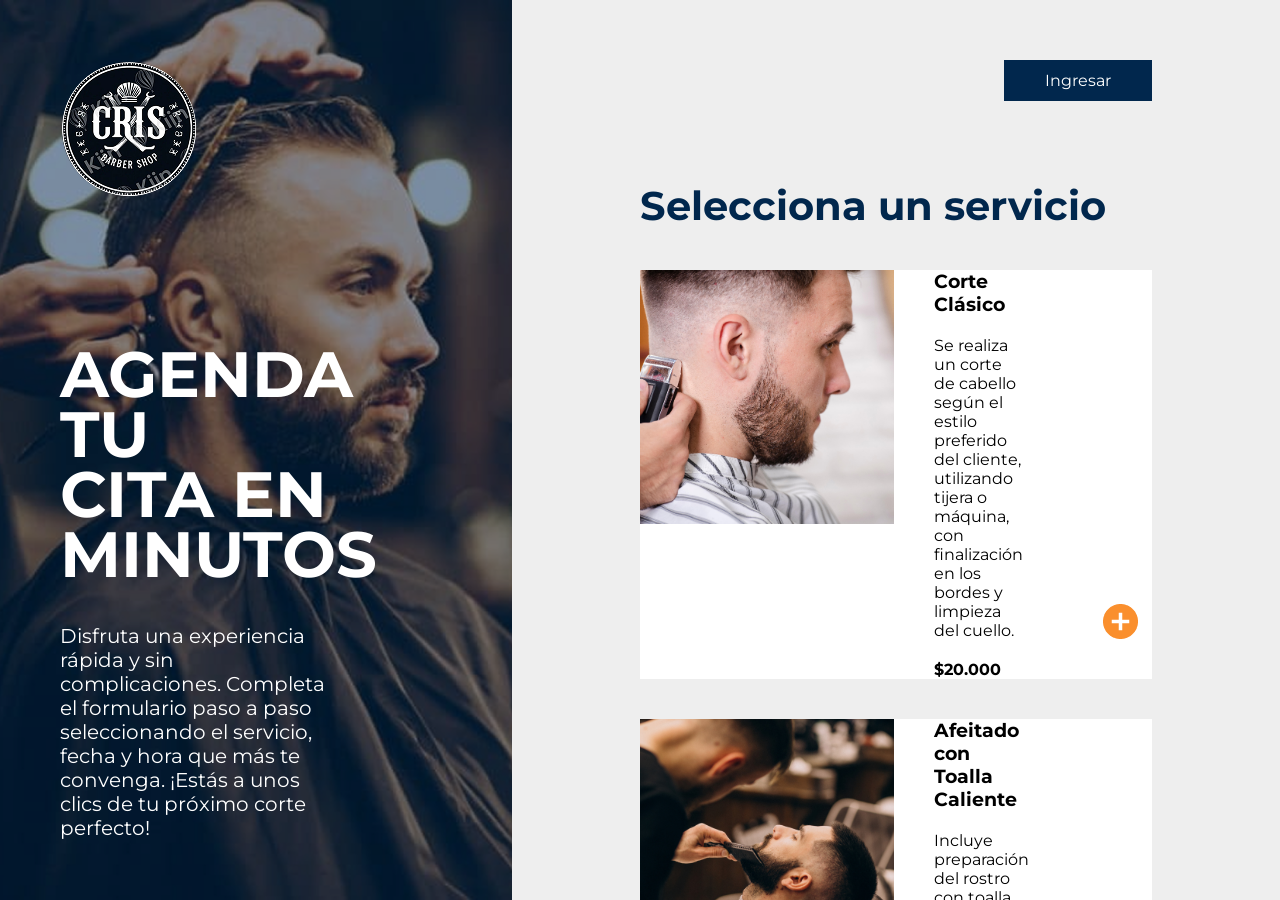
==== index.html @ 3e9c6b7a "Subida de archivos primera" ====
<!DOCTYPE html>
<html lang="es">

<head>
    <meta charset="UTF-8">
    <meta name="viewport" content="width=device-width, initial-scale=1.0">
    <title>Proyecto - Barberia</title>
    <link rel="stylesheet" href="css/style.css">
</head>

<body>
    <div class="principal">
        <div class="info">
            <div class="logo">
                <img src="img/logo.png" alt="Logo">
            </div>
            <div class="textos">
                <h1>AGENDA TU<br>CITA EN MINUTOS</h1>
                <p>Disfruta una experiencia rápida y sin complicaciones. Completa el formulario paso a paso
                    seleccionando el servicio, fecha y hora que más te convenga. ¡Estás a unos clics de tu próximo corte
                    perfecto!</p>
            </div>
        </div>
        <div class="cont-formulario">
            <div class="header">
                <a href="#">Ingresar</a>
            </div>
            <div class="formulario">
                <!-- Paso 1: Selección de servicio -->
                <section id="paso1" class="paso-formulario">
                    <h2>Selecciona un servicio</h2>
                    <div class="servicios">
                        <div class="servicio">
                            <div class="foto">
                                <img src="img/corte.PNG" alt="">
                            </div>
                            <div class="info-servicio">
                                <h3>Corte Clásico</h3>
                                <p>Se realiza un corte de cabello según el estilo preferido del cliente, utilizando
                                    tijera o máquina, con finalización en los bordes y limpieza del cuello.</p>
                                <h4>$20.000</h4>
                            </div>
                            <div class="icono">
                                <button class="seleccionar-servicio" data-servicio="Corte Clásico"><img
                                        src="img/icono-plus.png" alt=""></button>
                            </div>
                        </div>
                        <div class="servicio">
                            <div class="foto">
                                <img src="img/afeitado.jpg" alt="">
                            </div>
                            <div class="info-servicio">
                                <h3>Afeitado con Toalla Caliente</h3>
                                <p>Incluye preparación del rostro con toalla caliente, aplicación de crema de afeitar,
                                    afeitado con navaja y finalización con loción calmante.</p>
                                <h4>$15.000</h4>
                            </div>
                            <div class="icono">
                                <button class="seleccionar-servicio" data-servicio="Afeitado"><img
                                        src="img/icono-plus.png" alt=""></button>
                            </div>
                        </div>
                        <div class="servicio">
                            <div class="foto">
                                <img src="img/barba.jpg" alt="">
                            </div>
                            <div class="info-servicio">
                                <h3>Corte + Barba</h3>
                                <p>Combina corte de cabello con definición y perfilado de barba, utilizando máquina y
                                    navaja para lograr un acabado preciso y limpio.</p>
                                <h4>$30.000</h4>
                            </div>
                            <div class="icono">
                                <button class="seleccionar-servicio" data-servicio="Barba"><img src="img/icono-plus.png"
                                        alt=""></button>
                            </div>
                        </div>
                    </div>
                </section>
                <section id="paso2" class="paso-formulario">
                    <h2>Detalles de tu cita</h2>
                    <div class="campos">
                        <form id="form-datos">
                            <input type="hidden" id="servicioSeleccionado">
                            <div class="grupo">
                                <div class="campo">
                                    <label>Fecha:</label>
                                    <input type="date" id="fecha" required>
                                </div>
                                <div class="campo">
                                    <label>Hora:</label>
                                    <input type="time" id="hora" required>
                                </div>
                            </div>
                            <div class="grupo">
                                <div class="campo">
                                    <label>Nombre:</label>
                                    <input type="text" id="nombre" required>
                                </div>
                                <div class="campo">
                                    <label>Apellido:</label>
                                    <input type="text" id="apellido" required>
                                </div>
                            </div>
                            <div class="campo">
                                <label>Celular:</label>
                                <input type="tel" id="telefono" required>
                            </div>
                            <div class="campo">
                                <label>Correo:</label>
                                <input type="email" id="correo" required>
                            </div>
                            <div class="botones">
                                <button type="button" onclick="mostrarPaso(1)">Volver</button>
                                <button class="blue" type="submit">Agendar cita</button>
                            </div>
                        </form>
                    </div>
                </section>
                <section id="paso3" class="paso-formulario">
                    <h2>Confirma tu cita</h2>
                    <div class="resumen-cita">
                        <div class="textos">
                            <p><strong>Servicio:</strong> <span id="resumen-servicio"></span></p>
                            <p><strong>Nombre:</strong> <span id="resumen-nombre"></span></p>
                            <p><strong>Teléfono:</strong> <span id="resumen-telefono"></span></p>
                            <p><strong>Correo:</strong> <span id="resumen-correo"></span></p>
                            <p><strong>Fecha:</strong> <span id="resumen-fecha"></span></p>
                            <p><strong>Hora:</strong> <span id="resumen-hora"></span></p>
                        </div>
                        <div class="botones">
                            <button onclick="mostrarPaso(2)">Volver</button>
                            <button class="blue" onclick="enviarFormulario()">Confirmar y Enviar</button>
                        </div>
                    </div>
                </section>
                <section id="paso4" class="paso-formulario">
                    <h2>¡Cita agendada con éxito!</h2>
                    <div class="gracias">
                        <p><span id="gracias-nombre"></span>, tu cita ha sido registrada correctamente. Hemos enviado una confirmación a tu número de WhatsApp. Si deseas revisar o gestionar tu cita, haz clic en el botón de abajo para continuar.</p>
                        <a href="index.html" class="btn">Volver al inicio</a>
                    </div>
                </section>
            </div>
        </div>
    </div>
    <script src="script/script.js"></script>
</body>

</html>
---- css/style.css ----
@import url('https://fonts.googleapis.com/css2?family=Montserrat:ital,wght@0,100..900;1,100..900&display=swap');

* {
    padding: 0;
    margin: 0;
    box-sizing: border-box 
    !important;
}
body, html {
    height: 100%;
    overflow: hidden;
    font-family: "Montserrat", sans-serif;
    background: #EEEEEE;
}
button{
    cursor: pointer;
}
.principal {
    position: relative;
    display: flex;
    height: 100vh;
}
.info {
    width: 40%;
    background-image: url('../img/fondo.png');
    background-size: cover;
    background-position: center;
    background-repeat: no-repeat;
    position: fixed;
    left: 0;
    top: 0;
    bottom: 0;
    z-index: 1;
    display: flex;
    flex-direction: column;
    justify-content: space-between;
    padding: 60px;
}
.info::before {
    content: '';
    background: #01274d77;
    width: 100%;
    height: 100%;
    position: absolute;
    top: 0;
    left: 0;
}
.info .logo{
    z-index: 1;
}
.info .textos{
    z-index: 1;
    color: #fff;
    display: flex;
    flex-direction: column;
    gap: 40px;
}
.info .textos h1{
    font-size: 64px;
    line-height: 60px;
}
.info .textos p{
    font-size: 20px;
    width: 70%;
}
.cont-formulario {
    position: absolute;
    left: 40%;
    width: 60%;
    height: 100%;
    overflow-y: auto;
    padding: 60px 10%;
    display: flex;
    flex-direction: column;
    background-color: #EEEEEE;
    gap: 80px;
}
.cont-formulario .header{
    display: flex;
    justify-content: flex-end;
}
.cont-formulario .header a{
    padding: 10px 40px;
    color: #fff;
    text-decoration: none;
    background: #01274D;
    border: 1px solid #01274D;
    transition: all .3s ease;
}
.cont-formulario .header a:hover{
    border: 1px solid #01274D;
    color: #01274D;
    background: none;
}

.paso-formulario {
  display: none;
  display: flex;
}

.paso-formulario:not(.hidden) {
  display: flex;
  flex-direction: column;
    gap: 40px;
}

.hidden {
  display: none !important;
}
.formulario h2{
    font-size: 40px;
    color: #01274D;
}
.formulario .servicios{
    display: flex;
    flex-direction: column;
    gap: 40px;
}
.formulario .servicios .servicio img{
    width: 254px;
    height: 254px;
    object-fit: cover;
    display: flex;
}
.formulario .servicios .servicio{
    display: flex;
    gap: 40px;
    background: #fff;
    transition: all .3s ease;
}
.formulario .servicios .servicio:hover{
    box-shadow: 0px 5px 15px #01274d7c;
}
.formulario .servicios .servicio .info-servicio{
    display: flex;
    flex-direction: column;
    gap: 20px;
    justify-content: center;
}
.formulario .servicios .servicio .icono{
    display: flex;
    align-items: flex-end;
    padding: 40px;
}
.formulario .servicios .servicio button{
    outline: none;
    border: none;
    background: transparent;
}
.formulario .servicios .servicio .icono img{
    width: 35px;
    height: 35px;
    transition: all .3s ease;
}
.formulario .servicios .servicio .icono img:hover{
    width: 30px;
    height: 30px;
}
.formulario .campos form{
    display: flex;
    flex-direction: column;
    gap: 20px;
}
.formulario .campos .grupo{
    display: flex;
    gap: 40px;
}
.formulario .campos .campo{
    display: flex;
    flex-direction: column;
    gap: 10px;
    font-size: 20px;
    width: 100%;
}
.formulario .campos .campo input{
    padding: 15px;
    outline: none;
    border: none;
    border-bottom: 1px solid #000;
}
.formulario .campos .botones{
    display: flex;
    gap: 30px;
    justify-content: flex-end;
}
.formulario .botones button{
    padding: 10px 40px;
    outline: none;
    background: #FA8F2D;
    border: 1px solid #FA8F2D;
    font-size: 16px;
    color: #000;
    transition: all .3s ease;
    font-family: "Montserrat", sans-serif;
}
.formulario .botones button.blue{
    padding: 10px 40px;
    outline: none;
    background: #01274D;
    border: 1px solid #01274D;
    font-size: 16px;
    color: #fff;
    transition: all .3s ease;
}
.formulario .botones button:hover{
    border: 1px solid #FA8F2D;
    background: none;
}
.formulario .botones button.blue:hover{
    border: 1px solid #01274D;
    color: #01274D;
    background: none;
}
.formulario .resumen-cita{
    display: flex;
    flex-direction: column;
    gap: 40px;
    font-size: 18px;
}
.formulario .resumen-cita .textos{
    display: flex;
    flex-direction: column;
    gap: 10px;
}
.formulario .resumen-cita .botones{
    display: flex;
    flex-direction: column;
    gap: 30px;
    width: fit-content;
}
.formulario .gracias{
    font-size: 20px;
    display: flex;
    flex-direction: column;
    gap: 40px;
}
.formulario .gracias a{
    padding: 10px 40px;
    color: #fff;
    text-decoration: none;
    background: #01274D;
    width: fit-content;
    font-size: 16px;
    border: 1px solid #01274D;
    transition: all .3s ease;
}
.formulario .gracias a:hover{
    border: 1px solid #01274D;
    color: #01274D;
    background: none;
}
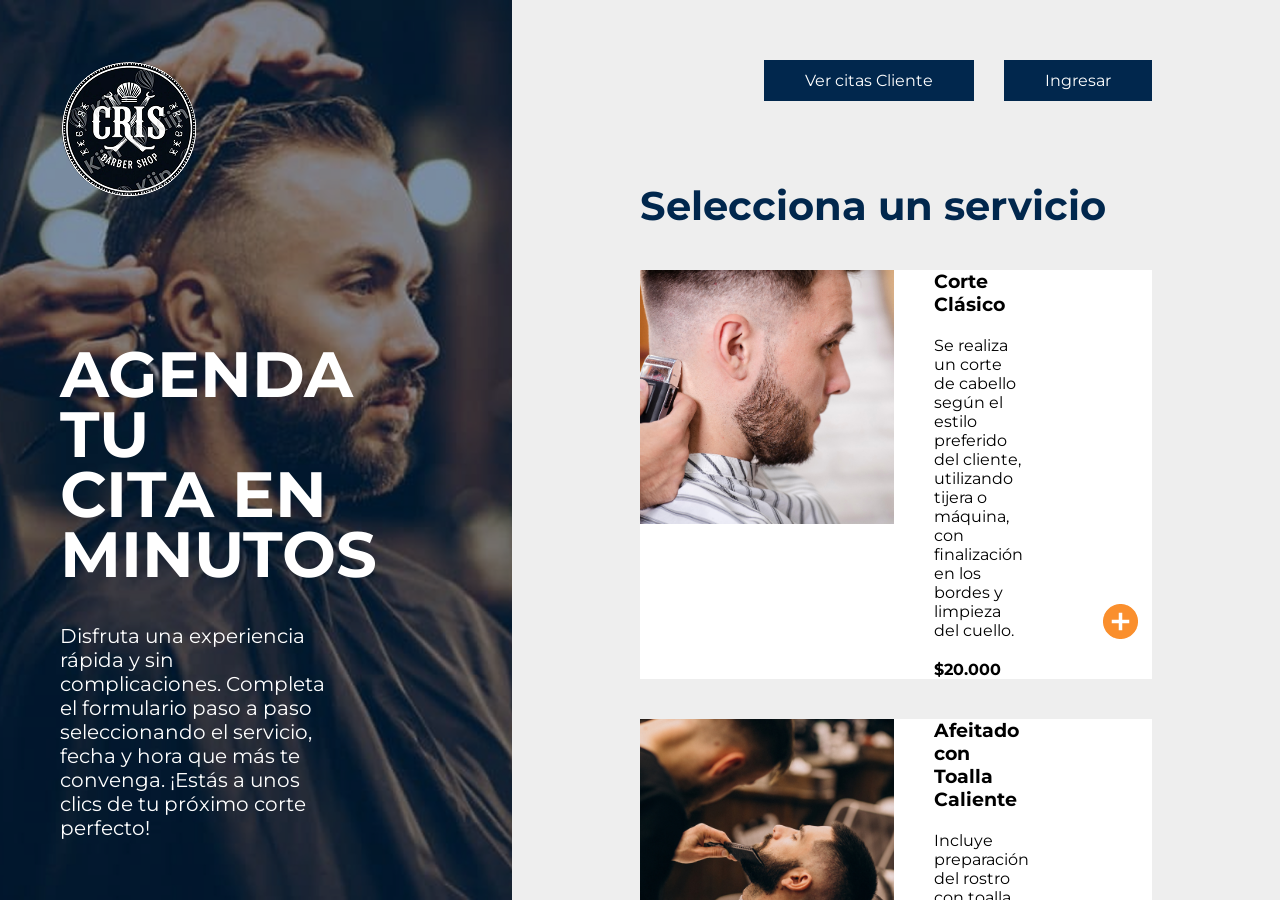
==== commit 8b50ed02: "Login y citas" ====
--- a/index.html
+++ b/index.html
@@ -23,7 +23,8 @@
         </div>
         <div class="cont-formulario">
             <div class="header">
-                <a href="#">Ingresar</a>
+                <a href="ver-citas.html">Ver citas Cliente</a>
+                <a href="login.html">Ingresar</a>
             </div>
             <div class="formulario">
                 <!-- Paso 1: Selección de servicio -->
--- a/css/style.css
+++ b/css/style.css
@@ -78,6 +78,7 @@
 .cont-formulario .header{
     display: flex;
     justify-content: flex-end;
+    gap: 30px;
 }
 .cont-formulario .header a{
     padding: 10px 40px;
